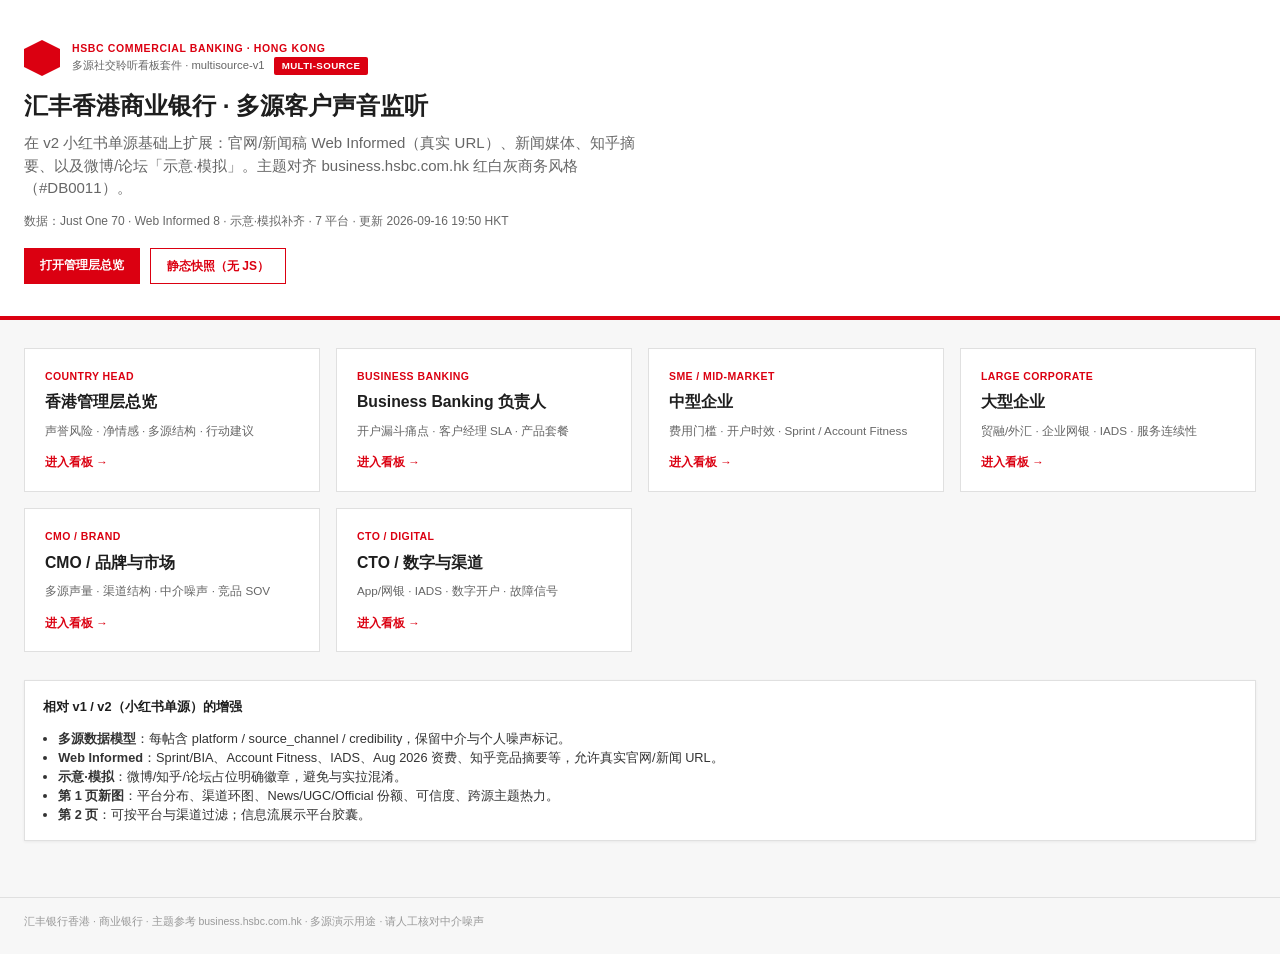
==== index.html @ 58c2b113 "Initial commit: multi-source HSBC HK commercial voice intelligence Xiaohongshu + Weibo/Zhihu/news/of" ====
<!DOCTYPE html>
<html lang="zh-CN">
<head>
<meta charset="UTF-8"/>
<meta name="viewport" content="width=device-width, initial-scale=1"/>
<title>汇丰香港商业银行 · 多源社交聆听看板套件</title>
<link rel="stylesheet" href="shared/theme.css"/>
</head>
<body>
<header class="hub-hero">
  <div class="hub-hero-inner">
    <div style="display:flex;align-items:center;gap:12px;margin-bottom:12px">
      <span class="brand-mark" style="width:36px;height:36px"></span>
      <div>
        <div style="font-size:0.7rem;font-weight:700;color:#DB0011;letter-spacing:0.06em">HSBC COMMERCIAL BANKING · HONG KONG</div>
        <div style="font-size:0.75rem;color:#666">多源社交聆听看板套件 · multisource-v1 <span class="ms-badge">MULTI-SOURCE</span></div>
      </div>
    </div>
    <h1>汇丰香港商业银行 · 多源客户声音监听</h1>
    <p>在 v2 小红书单源基础上扩展：官网/新闻稿 Web Informed（真实 URL）、新闻媒体、知乎摘要、以及微博/论坛「示意·模拟」。主题对齐 business.hsbc.com.hk 红白灰商务风格（#DB0011）。</p>
    <p style="margin-top:12px;font-size:0.8rem">数据：Just One 70 · Web Informed 8 · 示意·模拟补齐 · 7 平台 · 更新 2026-09-16 19:50 HKT</p>
    <div style="margin-top:18px;display:flex;gap:10px;flex-wrap:wrap">
      <a class="btn" href="head.html">打开管理层总览</a>
      <a class="btn btn-ghost" href="dashboard-static-overview.html">静态快照（无 JS）</a>
    </div>
  </div>
</header>

<section class="persona-cards">
  <a class="persona-card" href="head.html">
    <div class="pc-aud">COUNTRY HEAD</div>
    <h2>香港管理层总览</h2>
    <div class="pc-tag">声誉风险 · 净情感 · 多源结构 · 行动建议</div>
    <div class="pc-go">进入看板 →</div>
  </a>
  <a class="persona-card" href="business-banking.html">
    <div class="pc-aud">BUSINESS BANKING</div>
    <h2>Business Banking 负责人</h2>
    <div class="pc-tag">开户漏斗痛点 · 客户经理 SLA · 产品套餐</div>
    <div class="pc-go">进入看板 →</div>
  </a>
  <a class="persona-card" href="sme-mid.html">
    <div class="pc-aud">SME / MID-MARKET</div>
    <h2>中型企业</h2>
    <div class="pc-tag">费用门槛 · 开户时效 · Sprint / Account Fitness</div>
    <div class="pc-go">进入看板 →</div>
  </a>
  <a class="persona-card" href="large-corp.html">
    <div class="pc-aud">LARGE CORPORATE</div>
    <h2>大型企业</h2>
    <div class="pc-tag">贸融/外汇 · 企业网银 · IADS · 服务连续性</div>
    <div class="pc-go">进入看板 →</div>
  </a>
  <a class="persona-card" href="cmo.html">
    <div class="pc-aud">CMO / BRAND</div>
    <h2>CMO / 品牌与市场</h2>
    <div class="pc-tag">多源声量 · 渠道结构 · 中介噪声 · 竞品 SOV</div>
    <div class="pc-go">进入看板 →</div>
  </a>
  <a class="persona-card" href="cto.html">
    <div class="pc-aud">CTO / DIGITAL</div>
    <h2>CTO / 数字与渠道</h2>
    <div class="pc-tag">App/网银 · IADS · 数字开户 · 故障信号</div>
    <div class="pc-go">进入看板 →</div>
  </a>
</section>

<section class="wrap" style="padding-top:0">
  <div class="card">
    <h3>相对 v1 / v2（小红书单源）的增强</h3>
    <ul style="margin:0;padding-left:1.2em;font-size:0.85rem;color:#333">
      <li><strong>多源数据模型</strong>：每帖含 platform / source_channel / credibility，保留中介与个人噪声标记。</li>
      <li><strong>Web Informed</strong>：Sprint/BIA、Account Fitness、IADS、Aug 2026 资费、知乎竞品摘要等，允许真实官网/新闻 URL。</li>
      <li><strong>示意·模拟</strong>：微博/知乎/论坛占位明确徽章，避免与实拉混淆。</li>
      <li><strong>第 1 页新图</strong>：平台分布、渠道环图、News/UGC/Official 份额、可信度、跨源主题热力。</li>
      <li><strong>第 2 页</strong>：可按平台与渠道过滤；信息流展示平台胶囊。</li>
    </ul>
  </div>
</section>

<footer class="footer">
  汇丰银行香港 · 商业银行 · 主题参考 business.hsbc.com.hk · 多源演示用途 · 请人工核对中介噪声
</footer>
</body>
</html>
---- shared/theme.css ----
/* HSBC Commercial Banking — Social Listening Theme (business.hsbc.com.hk inspired) */
:root {
  --hsbc-red: #DB0011;
  --hsbc-red-dark: #b4000e;
  --hsbc-black: #1e1e1e;
  --hsbc-grey-33: #333333;
  --hsbc-grey-66: #666666;
  --hsbc-grey-99: #999999;
  --hsbc-grey-f3: #f3f3f3;
  --hsbc-grey-e8: #e8e8e8;
  --hsbc-white: #ffffff;
  --hsbc-bg: #f7f7f7;
  --hsbc-border: #e0e0e0;
  --hsbc-pos: #0a7a3e;
  --hsbc-neg: #DB0011;
  --hsbc-neu: #666666;
  --hsbc-warn: #b36b00;
  --radius: 2px;
  --shadow: 0 1px 3px rgba(0,0,0,.06);
  --font: "Univers", "Helvetica Neue", Arial, "PingFang SC", "Microsoft YaHei", "Noto Sans SC", sans-serif;
  --max: 1280px;
}

*, *::before, *::after { box-sizing: border-box; }
html { font-size: 15px; scroll-behavior: smooth; }
body {
  margin: 0;
  font-family: var(--font);
  color: var(--hsbc-black);
  background: var(--hsbc-bg);
  line-height: 1.5;
  -webkit-font-smoothing: antialiased;
}
a { color: var(--hsbc-red); text-decoration: none; }
a:hover { text-decoration: underline; }
img { max-width: 100%; }

/* Hexagon-inspired angular accent */
.hex-accent {
  display: inline-block;
  width: 10px; height: 10px;
  background: var(--hsbc-red);
  clip-path: polygon(50% 0%, 100% 25%, 100% 75%, 50% 100%, 0% 75%, 0% 25%);
  margin-right: 8px;
  vertical-align: middle;
}

/* Top bar */
.topbar {
  background: var(--hsbc-white);
  border-bottom: 1px solid var(--hsbc-border);
  position: sticky; top: 0; z-index: 100;
}
.topbar-inner {
  max-width: var(--max);
  margin: 0 auto;
  padding: 12px 24px;
  display: flex; align-items: center; gap: 16px; flex-wrap: wrap;
}
.brand {
  display: flex; align-items: center; gap: 10px;
  font-weight: 700; font-size: 1rem; color: var(--hsbc-black);
  text-decoration: none;
}
.brand:hover { text-decoration: none; }
.brand-mark {
  width: 28px; height: 28px;
  background: var(--hsbc-red);
  clip-path: polygon(50% 0%, 100% 25%, 100% 75%, 50% 100%, 0% 75%, 0% 25%);
  flex-shrink: 0;
}
.brand-text { letter-spacing: 0.02em; }
.brand-sub {
  font-size: 0.72rem; font-weight: 400; color: var(--hsbc-grey-66);
  display: block; margin-top: 1px;
}
.top-meta {
  margin-left: auto;
  font-size: 0.75rem; color: var(--hsbc-grey-66);
  text-align: right;
}
.persona-nav {
  display: flex; gap: 4px; flex-wrap: wrap;
  max-width: var(--max); margin: 0 auto; padding: 0 24px 10px;
}
.persona-nav a {
  font-size: 0.72rem;
  padding: 4px 10px;
  color: var(--hsbc-grey-66);
  border: 1px solid transparent;
  border-radius: var(--radius);
}
.persona-nav a:hover { color: var(--hsbc-black); background: var(--hsbc-grey-f3); text-decoration: none; }
.persona-nav a.active {
  color: var(--hsbc-white);
  background: var(--hsbc-red);
  border-color: var(--hsbc-red);
}

/* Page tabs */
.page-tabs {
  background: var(--hsbc-white);
  border-bottom: 3px solid var(--hsbc-grey-f3);
}
.page-tabs-inner {
  max-width: var(--max); margin: 0 auto; padding: 0 24px;
  display: flex; gap: 0;
}
.page-tab {
  appearance: none; border: none; background: transparent;
  font-family: var(--font); font-size: 0.88rem; font-weight: 600;
  padding: 14px 20px; cursor: pointer; color: var(--hsbc-grey-66);
  border-bottom: 3px solid transparent; margin-bottom: -3px;
}
.page-tab:hover { color: var(--hsbc-black); }
.page-tab.active {
  color: var(--hsbc-red);
  border-bottom-color: var(--hsbc-red);
}

/* Layout */
.wrap { max-width: var(--max); margin: 0 auto; padding: 24px; }
.page { display: none; }
.page.active { display: block; }

.hero-strip {
  background: var(--hsbc-white);
  border-left: 4px solid var(--hsbc-red);
  padding: 16px 20px;
  margin-bottom: 20px;
  box-shadow: var(--shadow);
}
.hero-strip .label {
  font-size: 0.7rem; text-transform: uppercase; letter-spacing: 0.06em;
  color: var(--hsbc-red); font-weight: 700; margin-bottom: 6px;
}
.hero-strip p { margin: 0; font-size: 0.95rem; color: var(--hsbc-grey-33); }

.section-title {
  font-size: 0.95rem; font-weight: 700; color: var(--hsbc-black);
  margin: 24px 0 12px; display: flex; align-items: center; gap: 8px;
}
.section-title .badge-demo {
  font-size: 0.65rem; font-weight: 600;
  background: #fff3cd; color: #856404;
  border: 1px solid #ffecb5;
  padding: 2px 8px; border-radius: 999px;
}

/* KPI strip */
.kpi-strip {
  display: grid;
  grid-template-columns: repeat(auto-fit, minmax(120px, 1fr));
  gap: 10px;
  margin-bottom: 20px;
}
.kpi {
  background: var(--hsbc-white);
  border: 1px solid var(--hsbc-border);
  padding: 14px 12px;
  box-shadow: var(--shadow);
  position: relative;
}
.kpi.highlight {
  border-color: var(--hsbc-red);
  border-top: 3px solid var(--hsbc-red);
}
.kpi .k-label { font-size: 0.68rem; color: var(--hsbc-grey-66); margin-bottom: 4px; }
.kpi .k-value { font-size: 1.45rem; font-weight: 700; color: var(--hsbc-black); line-height: 1.2; }
.kpi .k-hint { font-size: 0.65rem; color: var(--hsbc-grey-99); margin-top: 4px; }
.kpi.pos .k-value { color: var(--hsbc-pos); }
.kpi.neg .k-value { color: var(--hsbc-neg); }
.kpi.neu .k-value { color: var(--hsbc-neu); }

/* Grid cards */
.grid-2 { display: grid; grid-template-columns: 1fr 1fr; gap: 16px; }
.grid-3 { display: grid; grid-template-columns: 1fr 1fr 1fr; gap: 16px; }
.grid-23 { display: grid; grid-template-columns: 2fr 1fr; gap: 16px; }
.grid-32 { display: grid; grid-template-columns: 1fr 2fr; gap: 16px; }
@media (max-width: 900px) {
  .grid-2, .grid-3, .grid-23, .grid-32 { grid-template-columns: 1fr; }
}

.card {
  background: var(--hsbc-white);
  border: 1px solid var(--hsbc-border);
  padding: 16px 18px;
  box-shadow: var(--shadow);
}
.card h3 {
  margin: 0 0 12px; font-size: 0.85rem; font-weight: 700;
  color: var(--hsbc-black); display: flex; align-items: center; gap: 8px;
}
.card-muted { font-size: 0.75rem; color: var(--hsbc-grey-66); }

/* Charts */
.chart-box { position: relative; height: 220px; }
.chart-box.sm { height: 160px; }
.spark-wrap { height: 80px; margin-top: 8px; }

/* Word cloud */
.wordcloud {
  position: relative;
  min-height: 240px;
  height: 260px;
  background: linear-gradient(180deg, #fafafa 0%, #fff 100%);
  border: 1px dashed var(--hsbc-grey-e8);
  overflow: hidden;
}
.wordcloud span {
  position: absolute;
  white-space: nowrap;
  font-weight: 700;
  transform: translate(-50%, -50%);
  cursor: default;
  transition: color .15s;
  user-select: none;
}
.wordcloud span:hover { color: var(--hsbc-red) !important; }

/* Bars */
.bar-list { display: flex; flex-direction: column; gap: 8px; }
.bar-row { display: grid; grid-template-columns: 90px 1fr 36px; gap: 8px; align-items: center; font-size: 0.78rem; }
.bar-row .name { color: var(--hsbc-grey-33); overflow: hidden; text-overflow: ellipsis; white-space: nowrap; }
.bar-track { height: 10px; background: var(--hsbc-grey-f3); border-radius: 1px; overflow: hidden; }
.bar-fill { height: 100%; background: var(--hsbc-grey-33); }
.bar-fill.neg, .bar-fill.negative { background: var(--hsbc-red); }
.bar-fill.pos, .bar-fill.positive { background: var(--hsbc-pos); }
.bar-fill.mixed { background: #888; }
.bar-fill.neutral { background: #aaa; }
.bar-row .cnt { text-align: right; color: var(--hsbc-grey-66); font-variant-numeric: tabular-nums; }

/* Competitor table */
.comp-table { width: 100%; border-collapse: collapse; font-size: 0.78rem; }
.comp-table th, .comp-table td {
  padding: 8px 6px; text-align: left;
  border-bottom: 1px solid var(--hsbc-grey-e8);
}
.comp-table th { color: var(--hsbc-grey-66); font-weight: 600; font-size: 0.7rem; }
.comp-table tr.hsbc td { font-weight: 700; background: #fff5f5; }
.lean-pill {
  display: inline-block; padding: 1px 8px; border-radius: 999px; font-size: 0.68rem;
  background: var(--hsbc-grey-f3); color: var(--hsbc-grey-33);
}
.lean-pill.positive { background: #e6f5ec; color: var(--hsbc-pos); }
.lean-pill.negative { background: #fde8ea; color: var(--hsbc-neg); }
.lean-pill.mixed { background: #f3f3f3; color: #555; }

/* Issue cards */
.issue-grid { display: grid; grid-template-columns: 1fr 1fr; gap: 12px; }
@media (max-width: 700px) { .issue-grid { grid-template-columns: 1fr; } }
.issue {
  border: 1px solid var(--hsbc-border);
  padding: 12px 14px;
  background: #fafafa;
}
.issue.risk { border-left: 3px solid var(--hsbc-red); }
.issue.opp { border-left: 3px solid var(--hsbc-pos); }
.issue .itag {
  font-size: 0.65rem; font-weight: 700; letter-spacing: 0.04em;
  margin-bottom: 4px;
}
.issue.risk .itag { color: var(--hsbc-red); }
.issue.opp .itag { color: var(--hsbc-pos); }
.issue .ititle { font-weight: 700; font-size: 0.85rem; margin-bottom: 4px; }
.issue .idetail { font-size: 0.75rem; color: var(--hsbc-grey-66); }
.sev {
  float: right; font-size: 0.65rem; padding: 1px 6px;
  background: var(--hsbc-grey-f3); color: var(--hsbc-grey-66);
}

/* Focus callouts */
.focus-row { display: grid; grid-template-columns: repeat(3, 1fr); gap: 10px; }
@media (max-width: 700px) { .focus-row { grid-template-columns: 1fr; } }
.focus-card {
  background: var(--hsbc-white);
  border: 1px solid var(--hsbc-border);
  border-top: 3px solid var(--hsbc-red);
  padding: 12px 14px;
}
.focus-card .flabel {
  font-size: 0.65rem; font-weight: 700; color: var(--hsbc-red);
  letter-spacing: 0.05em; margin-bottom: 4px;
}
.focus-card .ftext { font-size: 0.82rem; color: var(--hsbc-grey-33); }

/* Insights */
.insight-list { margin: 0; padding: 0; list-style: none; }
.insight-list li {
  padding: 10px 0 10px 16px;
  border-bottom: 1px solid var(--hsbc-grey-e8);
  font-size: 0.85rem;
  position: relative;
}
.insight-list li::before {
  content: "";
  position: absolute; left: 0; top: 16px;
  width: 6px; height: 6px; background: var(--hsbc-red);
  clip-path: polygon(50% 0%, 100% 25%, 100% 75%, 50% 100%, 0% 75%, 0% 25%);
}

/* Segment / voice mix */
.mix-bars { display: flex; height: 28px; overflow: hidden; border: 1px solid var(--hsbc-border); }
.mix-seg { display: flex; align-items: center; justify-content: center;
  font-size: 0.65rem; color: #fff; font-weight: 600; min-width: 2px; }
.mix-legend { display: flex; flex-wrap: wrap; gap: 12px; margin-top: 10px; font-size: 0.72rem; color: var(--hsbc-grey-66); }
.mix-legend i {
  display: inline-block; width: 10px; height: 10px; margin-right: 4px; vertical-align: middle;
}

/* Filters & table (page 2) */
.filters {
  display: flex; flex-wrap: wrap; gap: 10px 16px; align-items: center;
  background: var(--hsbc-white); border: 1px solid var(--hsbc-border);
  padding: 12px 16px; margin-bottom: 16px;
}
.filters label {
  font-size: 0.78rem; color: var(--hsbc-grey-33);
  display: inline-flex; align-items: center; gap: 6px; cursor: pointer;
}
.filters select, .filters input[type="search"] {
  font-family: var(--font); font-size: 0.78rem;
  padding: 6px 8px; border: 1px solid var(--hsbc-border); background: #fff;
}
.filters .filter-count { margin-left: auto; font-size: 0.75rem; color: var(--hsbc-grey-66); }

.post-table { width: 100%; border-collapse: collapse; font-size: 0.78rem; background: #fff; }
.post-table th, .post-table td {
  padding: 10px 8px; text-align: left; vertical-align: top;
  border-bottom: 1px solid var(--hsbc-grey-e8);
}
.post-table th {
  background: var(--hsbc-grey-f3); color: var(--hsbc-grey-66);
  font-weight: 600; font-size: 0.7rem; position: sticky; top: 52px;
}
.post-table .title { font-weight: 600; color: var(--hsbc-black); }
.post-table .summary { color: var(--hsbc-grey-66); font-size: 0.72rem; margin-top: 2px;
  display: -webkit-box; -webkit-line-clamp: 2; -webkit-box-orient: vertical; overflow: hidden; }
.pill {
  display: inline-block; padding: 1px 7px; border-radius: 999px;
  font-size: 0.65rem; background: var(--hsbc-grey-f3); color: var(--hsbc-grey-33);
  white-space: nowrap;
}
.pill.正面, .pill.pos { background: #e6f5ec; color: var(--hsbc-pos); }
.pill.负面, .pill.neg { background: #fde8ea; color: var(--hsbc-neg); }
.pill.中性, .pill.neu { background: #f0f0f0; color: #555; }
.pill.demo { background: #fff3cd; color: #856404; }
.pill.src { background: #eef2ff; color: #3730a3; }

.topic-chips { display: flex; flex-wrap: wrap; gap: 8px; }
.topic-chip {
  border: 1px solid var(--hsbc-border); background: #fff;
  padding: 6px 12px; font-size: 0.78rem; cursor: pointer;
  font-family: var(--font);
}
.topic-chip:hover, .topic-chip.active {
  border-color: var(--hsbc-red); color: var(--hsbc-red);
}

.method-block {
  background: #fff; border: 1px solid var(--hsbc-border); padding: 20px;
  font-size: 0.85rem; color: var(--hsbc-grey-33);
}
.method-block h3 { margin-top: 0; }
.method-block ul { padding-left: 1.2em; }
.method-block li { margin-bottom: 6px; }

.footer {
  max-width: var(--max); margin: 32px auto 24px; padding: 0 24px;
  font-size: 0.7rem; color: var(--hsbc-grey-99);
  border-top: 1px solid var(--hsbc-border); padding-top: 16px;
}

/* Hub index */
.hub-hero {
  background: var(--hsbc-white);
  border-bottom: 4px solid var(--hsbc-red);
  padding: 40px 24px 32px;
}
.hub-hero-inner { max-width: var(--max); margin: 0 auto; }
.hub-hero h1 { margin: 0 0 8px; font-size: 1.6rem; font-weight: 700; }
.hub-hero p { margin: 0; color: var(--hsbc-grey-66); max-width: 640px; }
.persona-cards {
  display: grid; grid-template-columns: repeat(auto-fit, minmax(280px, 1fr));
  gap: 16px; max-width: var(--max); margin: 28px auto; padding: 0 24px;
}
.persona-card {
  background: #fff; border: 1px solid var(--hsbc-border);
  padding: 20px; text-decoration: none; color: inherit;
  transition: border-color .15s, box-shadow .15s;
  display: block;
}
.persona-card:hover {
  border-color: var(--hsbc-red); box-shadow: 0 4px 12px rgba(219,0,17,.08);
  text-decoration: none;
}
.persona-card .pc-aud { font-size: 0.7rem; color: var(--hsbc-red); font-weight: 700; letter-spacing: 0.04em; }
.persona-card h2 { margin: 6px 0 8px; font-size: 1.05rem; }
.persona-card .pc-tag { font-size: 0.78rem; color: var(--hsbc-grey-66); }
.persona-card .pc-go {
  margin-top: 14px; font-size: 0.78rem; font-weight: 700; color: var(--hsbc-red);
}

.btn {
  display: inline-block; background: var(--hsbc-red); color: #fff;
  padding: 8px 16px; font-size: 0.8rem; font-weight: 600;
  border: none; cursor: pointer; font-family: var(--font);
  text-decoration: none;
}
.btn:hover { background: var(--hsbc-red-dark); text-decoration: none; color: #fff; }
.btn-ghost {
  background: transparent; color: var(--hsbc-red);
  border: 1px solid var(--hsbc-red);
}

.donut-legend { display: flex; gap: 14px; flex-wrap: wrap; margin-top: 10px; font-size: 0.72rem; }
.donut-legend span::before {
  content: ""; display: inline-block; width: 8px; height: 8px; margin-right: 5px; vertical-align: middle;
}
.donut-legend .l-pos::before { background: var(--hsbc-pos); }
.donut-legend .l-neg::before { background: var(--hsbc-neg); }
.donut-legend .l-neu::before { background: #bbb; }

.hidden { display: none !important; }


/* Multi-source platform / channel pills */
.pill.platform { font-weight: 600; border: 1px solid transparent; }
.pill.plat-xhs { background: #ffe5e7; color: #DB0011; }
.pill.plat-weibo { background: #fff0e0; color: #c45a00; }
.pill.plat-zhihu { background: #e5f2ff; color: #0066cc; }
.pill.plat-news { background: #eee; color: #333; }
.pill.plat-official { background: #e5f5ec; color: #0a7a3e; }
.pill.plat-forum { background: #efeaf8; color: #5a3d9a; }
.pill.plat-web { background: #f0f0f0; color: #666; }
.pill.channel { background: #f3f3f3; color: #444; }
.pill.src.web { background: #e5f5ec; color: #0a7a3e; }
.pill.cred-high { background: #e5f5ec; color: #0a7a3e; }
.pill.cred-medium { background: #fff4e0; color: #b36b00; }
.pill.cred-low { background: #f0f0f0; color: #666; }

/* Heatmap */
.heat-wrap { overflow-x: auto; }
.heat-table { width: 100%; border-collapse: collapse; font-size: 0.75rem; }
.heat-table th, .heat-table td { border: 1px solid #e8e8e8; padding: 6px 8px; text-align: center; }
.heat-table th { background: #f7f7f7; font-weight: 600; color: #333; white-space: nowrap; }
.heat-label { text-align: left !important; font-weight: 600; white-space: nowrap; background: #fafafa; }
.heat-cell { min-width: 36px; font-variant-numeric: tabular-nums; }

.ms-badge {
  display: inline-block; font-size: 0.65rem; font-weight: 700;
  background: #DB0011; color: #fff; padding: 2px 8px; border-radius: 2px;
  letter-spacing: 0.04em; vertical-align: middle; margin-left: 6px;
}
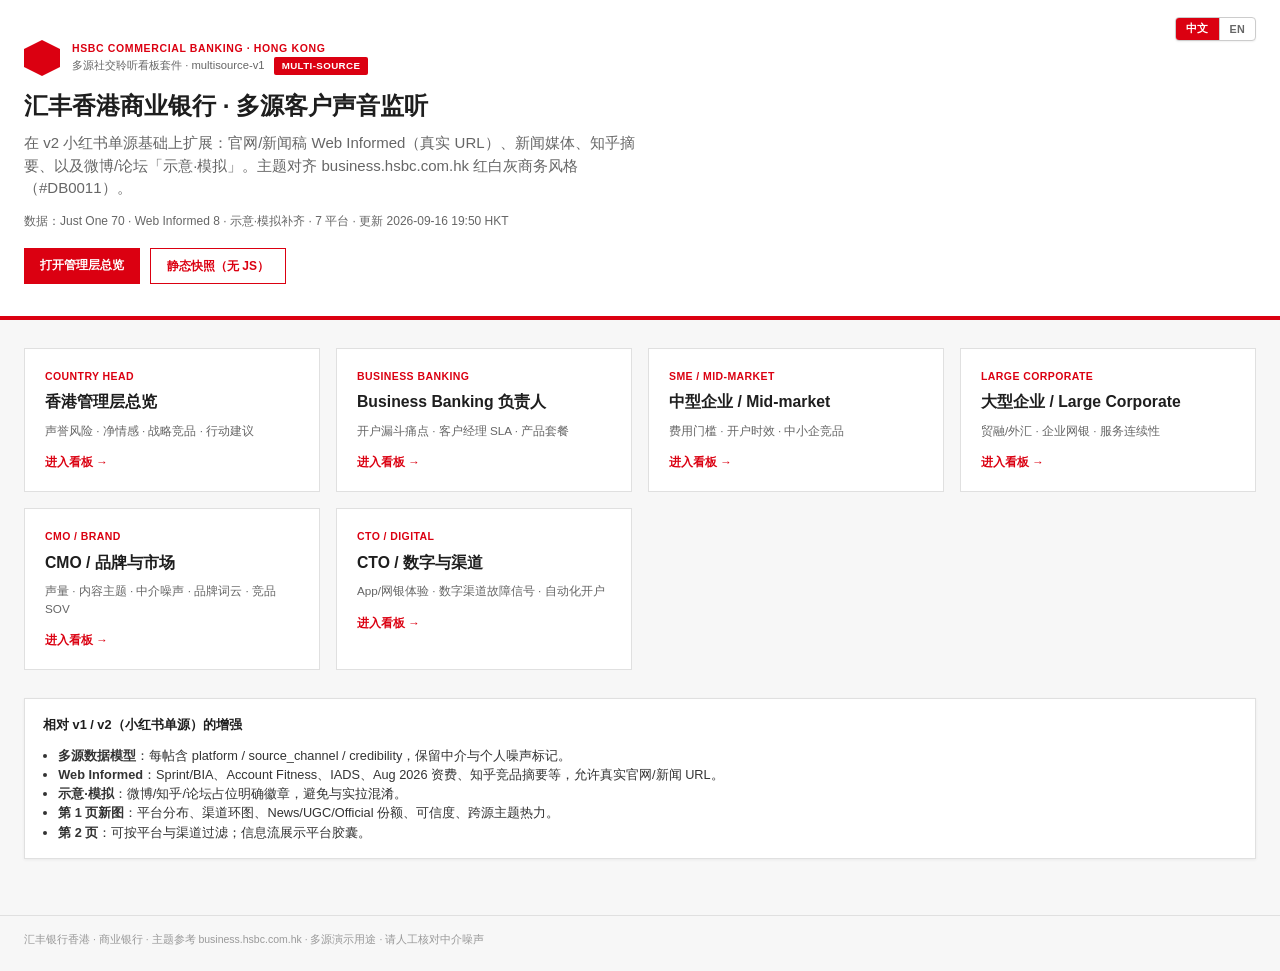
==== commit d1565f90: "Add EN/中文 language toggle across multi-source suite Persist choice in localStorage (hsbc-sl-lang); d" ====
--- a/index.html
+++ b/index.html
@@ -7,21 +7,22 @@
 <link rel="stylesheet" href="shared/theme.css"/>
 </head>
 <body>
-<header class="hub-hero">
+<header class="hub-hero" style="position:relative">
+<div style="position:absolute;top:16px;right:24px;z-index:2" id="langToggleHost"></div>
   <div class="hub-hero-inner">
     <div style="display:flex;align-items:center;gap:12px;margin-bottom:12px">
       <span class="brand-mark" style="width:36px;height:36px"></span>
       <div>
         <div style="font-size:0.7rem;font-weight:700;color:#DB0011;letter-spacing:0.06em">HSBC COMMERCIAL BANKING · HONG KONG</div>
-        <div style="font-size:0.75rem;color:#666">多源社交聆听看板套件 · multisource-v1 <span class="ms-badge">MULTI-SOURCE</span></div>
+        <div style="font-size:0.75rem;color:#666"><span data-i18n="hub.sub_ms">多源社交聆听看板套件 · multisource-v1</span> <span class="ms-badge">MULTI-SOURCE</span></div>
       </div>
     </div>
-    <h1>汇丰香港商业银行 · 多源客户声音监听</h1>
-    <p>在 v2 小红书单源基础上扩展：官网/新闻稿 Web Informed（真实 URL）、新闻媒体、知乎摘要、以及微博/论坛「示意·模拟」。主题对齐 business.hsbc.com.hk 红白灰商务风格（#DB0011）。</p>
-    <p style="margin-top:12px;font-size:0.8rem">数据：Just One 70 · Web Informed 8 · 示意·模拟补齐 · 7 平台 · 更新 2026-09-16 19:50 HKT</p>
+    <h1 data-i18n="hub.h1_ms">汇丰香港商业银行 · 多源客户声音监听</h1>
+    <p data-i18n="hub.p_ms">在 v2 小红书单源基础上扩展：官网/新闻稿 Web Informed（真实 URL）、新闻媒体、知乎摘要、以及微博/论坛「示意·模拟」。主题对齐 business.hsbc.com.hk 红白灰商务风格（#DB0011）。</p>
+    <p style="margin-top:12px;font-size:0.8rem" data-i18n="hub.meta_ms">数据：Just One 70 · Web Informed 8 · 示意·模拟补齐 · 7 平台 · 更新 2026-09-16 19:50 HKT</p>
     <div style="margin-top:18px;display:flex;gap:10px;flex-wrap:wrap">
-      <a class="btn" href="head.html">打开管理层总览</a>
-      <a class="btn btn-ghost" href="dashboard-static-overview.html">静态快照（无 JS）</a>
+      <a class="btn" href="head.html" data-i18n="hub.open">打开管理层总览</a>
+      <a class="btn btn-ghost" href="dashboard-static-overview.html" data-i18n="hub.static">静态快照（无 JS）</a>
     </div>
   </div>
 </header>
@@ -31,43 +32,43 @@
     <div class="pc-aud">COUNTRY HEAD</div>
     <h2>香港管理层总览</h2>
     <div class="pc-tag">声誉风险 · 净情感 · 多源结构 · 行动建议</div>
-    <div class="pc-go">进入看板 →</div>
+    <div class="pc-go"><span data-i18n="hub.go">进入看板 →</span></div>
   </a>
   <a class="persona-card" href="business-banking.html">
     <div class="pc-aud">BUSINESS BANKING</div>
     <h2>Business Banking 负责人</h2>
     <div class="pc-tag">开户漏斗痛点 · 客户经理 SLA · 产品套餐</div>
-    <div class="pc-go">进入看板 →</div>
+    <div class="pc-go"><span data-i18n="hub.go">进入看板 →</span></div>
   </a>
   <a class="persona-card" href="sme-mid.html">
     <div class="pc-aud">SME / MID-MARKET</div>
     <h2>中型企业</h2>
     <div class="pc-tag">费用门槛 · 开户时效 · Sprint / Account Fitness</div>
-    <div class="pc-go">进入看板 →</div>
+    <div class="pc-go"><span data-i18n="hub.go">进入看板 →</span></div>
   </a>
   <a class="persona-card" href="large-corp.html">
     <div class="pc-aud">LARGE CORPORATE</div>
     <h2>大型企业</h2>
     <div class="pc-tag">贸融/外汇 · 企业网银 · IADS · 服务连续性</div>
-    <div class="pc-go">进入看板 →</div>
+    <div class="pc-go"><span data-i18n="hub.go">进入看板 →</span></div>
   </a>
   <a class="persona-card" href="cmo.html">
     <div class="pc-aud">CMO / BRAND</div>
     <h2>CMO / 品牌与市场</h2>
     <div class="pc-tag">多源声量 · 渠道结构 · 中介噪声 · 竞品 SOV</div>
-    <div class="pc-go">进入看板 →</div>
+    <div class="pc-go"><span data-i18n="hub.go">进入看板 →</span></div>
   </a>
   <a class="persona-card" href="cto.html">
     <div class="pc-aud">CTO / DIGITAL</div>
     <h2>CTO / 数字与渠道</h2>
     <div class="pc-tag">App/网银 · IADS · 数字开户 · 故障信号</div>
-    <div class="pc-go">进入看板 →</div>
+    <div class="pc-go"><span data-i18n="hub.go">进入看板 →</span></div>
   </a>
 </section>
 
 <section class="wrap" style="padding-top:0">
   <div class="card">
-    <h3>相对 v1 / v2（小红书单源）的增强</h3>
+    <h3 data-i18n="hub.about_ms_h">相对 v1 / v2（小红书单源）的增强</h3>
     <ul style="margin:0;padding-left:1.2em;font-size:0.85rem;color:#333">
       <li><strong>多源数据模型</strong>：每帖含 platform / source_channel / credibility，保留中介与个人噪声标记。</li>
       <li><strong>Web Informed</strong>：Sprint/BIA、Account Fitness、IADS、Aug 2026 资费、知乎竞品摘要等，允许真实官网/新闻 URL。</li>
@@ -78,8 +79,24 @@
   </div>
 </section>
 
-<footer class="footer">
-  汇丰银行香港 · 商业银行 · 主题参考 business.hsbc.com.hk · 多源演示用途 · 请人工核对中介噪声
-</footer>
+<footer class="footer" data-i18n="hub.footer_ms">汇丰银行香港 · 商业银行 · 主题参考 business.hsbc.com.hk · 多源演示用途 · 请人工核对中介噪声</footer>
+<script src="shared/data.js"></script>
+<script src="shared/i18n.js"></script>
+<script>
+(function(){
+  var I=window.HSBC_I18N; if(!I) return;
+  function paintHub(){
+    var personas= (window.HSBC_SL_DATA&&HSBC_SL_DATA.personas)||{};
+    document.querySelectorAll('.persona-card[href]').forEach(function(a){
+      var href=a.getAttribute('href')||'';
+      var id=href.replace('.html','');
+      var p=I.persona(id, personas[id]||{});
+      var h2=a.querySelector('h2'); if(h2&&p.title) h2.textContent=p.title;
+      var tag=a.querySelector('.pc-tag'); if(tag&&p.tagline) tag.textContent=p.tagline;
+    });
+  }
+  I.onChange(paintHub); paintHub();
+})();
+</script>
 </body>
 </html>
--- a/shared/theme.css
+++ b/shared/theme.css
@@ -452,3 +452,20 @@
   background: #DB0011; color: #fff; padding: 2px 8px; border-radius: 2px;
   letter-spacing: 0.04em; vertical-align: middle; margin-left: 6px;
 }
+
+/* Language toggle */
+.lang-toggle-host { margin-left: 12px; }
+.lang-toggle {
+  display: inline-flex; border: 1px solid var(--hsbc-grey-cc, #ccc); border-radius: 4px; overflow: hidden;
+  background: #fff;
+}
+.lang-toggle button {
+  appearance: none; border: 0; background: transparent; cursor: pointer;
+  padding: 4px 10px; font-size: 0.72rem; font-weight: 700; font-family: inherit;
+  color: var(--hsbc-grey-66, #666); letter-spacing: 0.02em;
+}
+.lang-toggle button + button { border-left: 1px solid var(--hsbc-grey-cc, #ccc); }
+.lang-toggle button.active { background: var(--hsbc-red, #DB0011); color: #fff; }
+.hub-hero .lang-toggle { box-shadow: 0 1px 2px rgba(0,0,0,.06); }
+html[data-lang="en"] .badge-demo { letter-spacing: 0; }
+
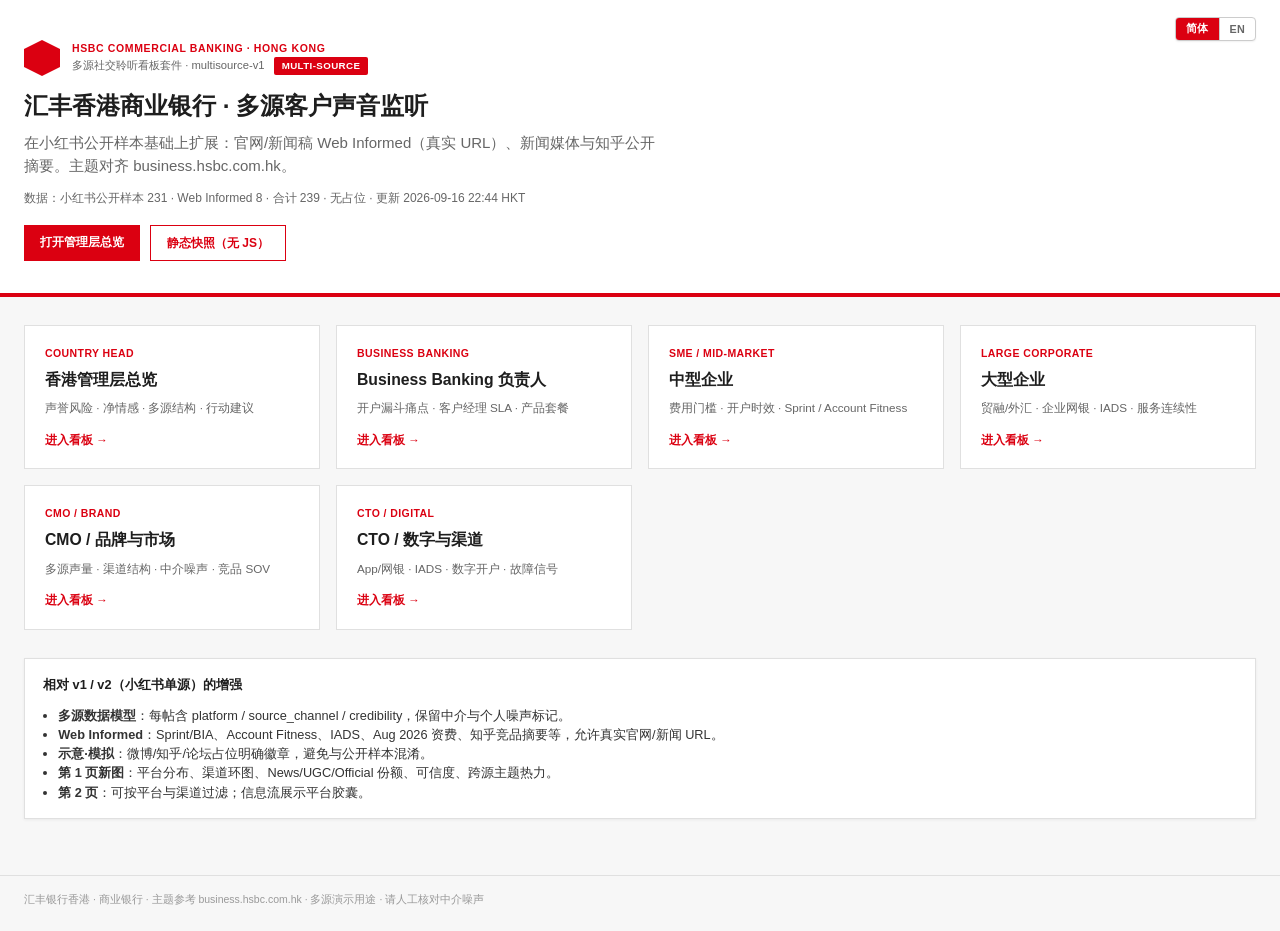
==== commit 366c7382: "Refresh multi-source with live XHS + Web Informed only; EN/简体; no placeholders or vendor branding" ====
--- a/index.html
+++ b/index.html
@@ -19,7 +19,7 @@
     </div>
     <h1 data-i18n="hub.h1_ms">汇丰香港商业银行 · 多源客户声音监听</h1>
     <p data-i18n="hub.p_ms">在 v2 小红书单源基础上扩展：官网/新闻稿 Web Informed（真实 URL）、新闻媒体、知乎摘要、以及微博/论坛「示意·模拟」。主题对齐 business.hsbc.com.hk 红白灰商务风格（#DB0011）。</p>
-    <p style="margin-top:12px;font-size:0.8rem" data-i18n="hub.meta_ms">数据：Just One 70 · Web Informed 8 · 示意·模拟补齐 · 7 平台 · 更新 2026-09-16 19:50 HKT</p>
+    <p style="margin-top:12px;font-size:0.8rem" data-i18n="hub.meta_ms">数据：小红书样本 70 · Web Informed 8 · 示意·模拟补齐 · 7 平台 · 更新 2026-09-16 19:50 HKT</p>
     <div style="margin-top:18px;display:flex;gap:10px;flex-wrap:wrap">
       <a class="btn" href="head.html" data-i18n="hub.open">打开管理层总览</a>
       <a class="btn btn-ghost" href="dashboard-static-overview.html" data-i18n="hub.static">静态快照（无 JS）</a>
@@ -72,7 +72,7 @@
     <ul style="margin:0;padding-left:1.2em;font-size:0.85rem;color:#333">
       <li><strong>多源数据模型</strong>：每帖含 platform / source_channel / credibility，保留中介与个人噪声标记。</li>
       <li><strong>Web Informed</strong>：Sprint/BIA、Account Fitness、IADS、Aug 2026 资费、知乎竞品摘要等，允许真实官网/新闻 URL。</li>
-      <li><strong>示意·模拟</strong>：微博/知乎/论坛占位明确徽章，避免与实拉混淆。</li>
+      <li><strong>示意·模拟</strong>：微博/知乎/论坛占位明确徽章，避免与公开样本混淆。</li>
       <li><strong>第 1 页新图</strong>：平台分布、渠道环图、News/UGC/Official 份额、可信度、跨源主题热力。</li>
       <li><strong>第 2 页</strong>：可按平台与渠道过滤；信息流展示平台胶囊。</li>
     </ul>
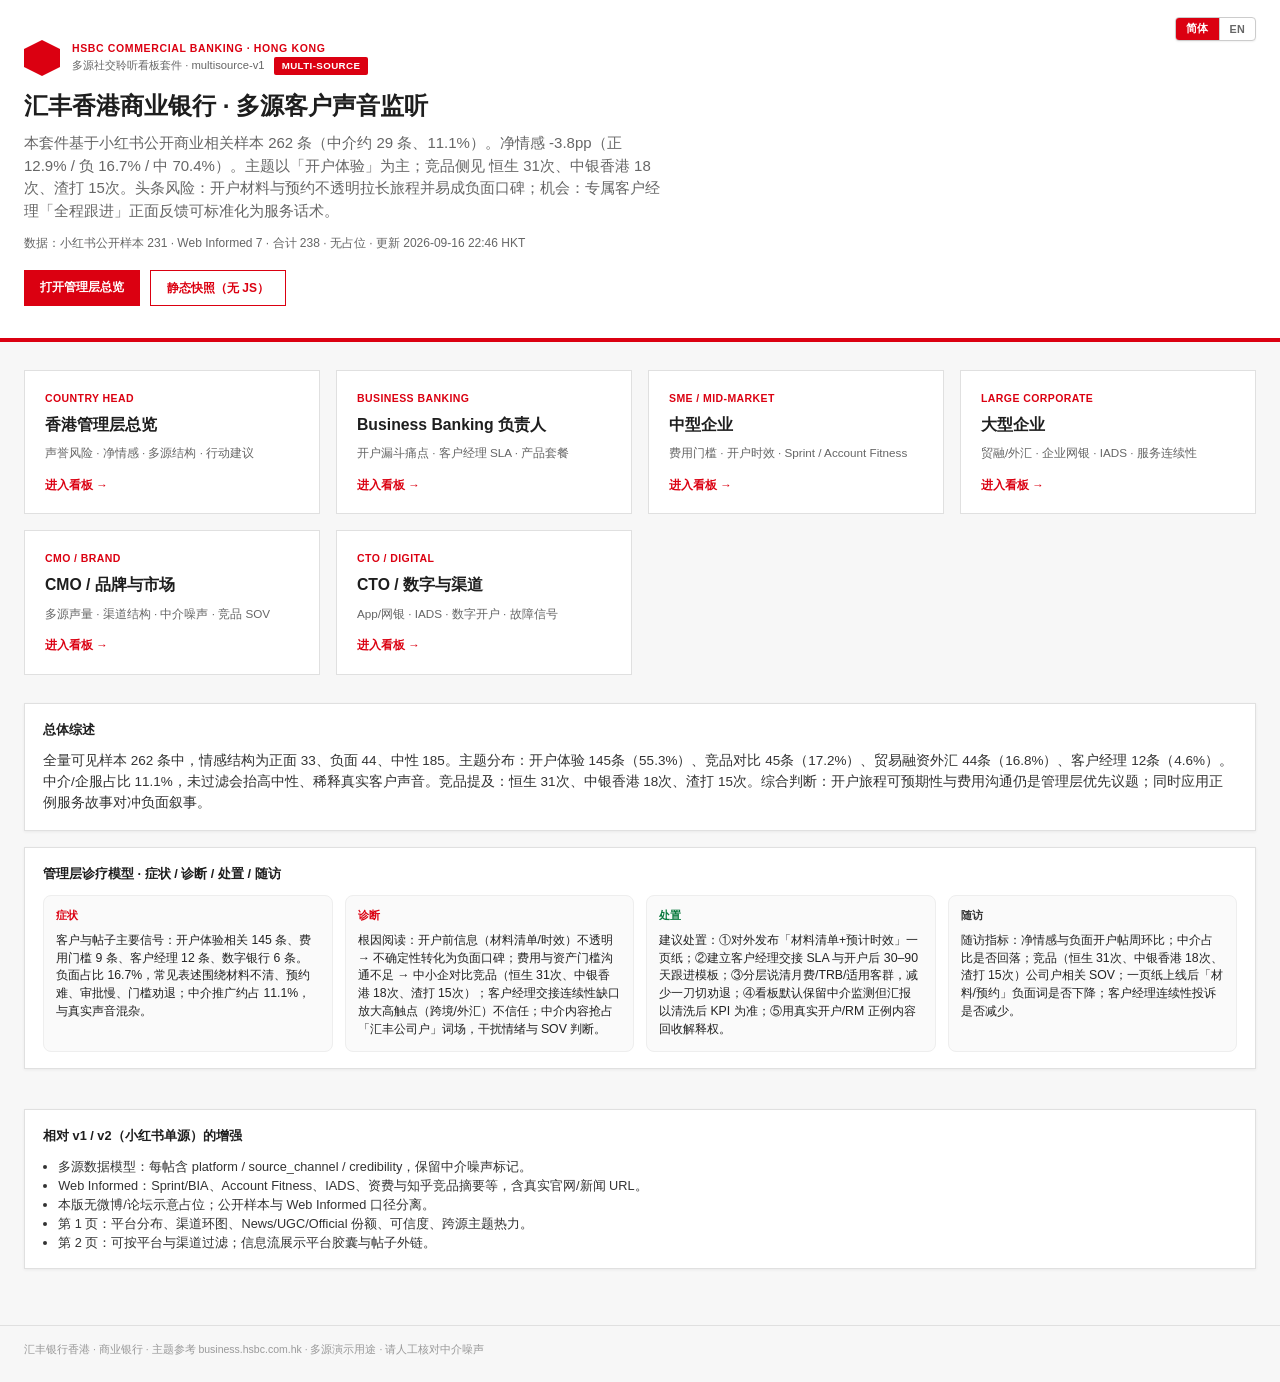
==== commit fb0c05d1: "Refresh multi-source suite from live XHS pull; hub clinical model; EN cleanup - Shared live sample (" ====
--- a/index.html
+++ b/index.html
@@ -3,7 +3,7 @@
 <head>
 <meta charset="UTF-8"/>
 <meta name="viewport" content="width=device-width, initial-scale=1"/>
-<title>汇丰香港商业银行 · 多源社交聆听看板套件</title>
+<title data-i18n="hub.title_ms">汇丰香港商业银行 · 多源社交聆听看板套件</title>
 <link rel="stylesheet" href="shared/theme.css"/>
 </head>
 <body>
@@ -19,7 +19,7 @@
     </div>
     <h1 data-i18n="hub.h1_ms">汇丰香港商业银行 · 多源客户声音监听</h1>
     <p data-i18n="hub.p_ms">在 v2 小红书单源基础上扩展：官网/新闻稿 Web Informed（真实 URL）、新闻媒体、知乎摘要、以及微博/论坛「示意·模拟」。主题对齐 business.hsbc.com.hk 红白灰商务风格（#DB0011）。</p>
-    <p style="margin-top:12px;font-size:0.8rem" data-i18n="hub.meta_ms">数据：小红书样本 70 · Web Informed 8 · 示意·模拟补齐 · 7 平台 · 更新 2026-09-16 19:50 HKT</p>
+    <p style="margin-top:12px;font-size:0.8rem" data-i18n="hub.meta_ms">数据：小红书公开内容样本 + Web Informed · 已剔除个人户与占位 · 更新见页脚</p>
     <div style="margin-top:18px;display:flex;gap:10px;flex-wrap:wrap">
       <a class="btn" href="head.html" data-i18n="hub.open">打开管理层总览</a>
       <a class="btn btn-ghost" href="dashboard-static-overview.html" data-i18n="hub.static">静态快照（无 JS）</a>
@@ -66,15 +66,43 @@
   </a>
 </section>
 
+
+<section class="wrap" style="padding-top:0" id="hubAnalysis">
+  <div class="card" style="margin-bottom:16px">
+    <h3 data-i18n="hub.overview_h">总体综述</h3>
+    <p id="hubOverview" class="hub-overview" style="font-size:0.9rem;line-height:1.55;color:#333;margin:0"></p>
+  </div>
+  <div class="card" style="margin-bottom:16px">
+    <h3 data-i18n="hub.clinical_h">管理层诊疗模型 · 症状 / 诊断 / 处置 / 随访</h3>
+    <div class="clinical-grid" style="display:grid;grid-template-columns:repeat(auto-fit,minmax(200px,1fr));gap:12px;margin-top:10px">
+      <div class="clinical-card" style="border:1px solid #eee;border-radius:8px;padding:12px;background:#fafafa">
+        <div class="flabel" style="font-size:0.7rem;font-weight:700;color:#DB0011;letter-spacing:0.04em" data-i18n="hub.symptom_h">症状</div>
+        <p id="hubSymptom" style="font-size:0.82rem;line-height:1.45;margin:8px 0 0;color:#222"></p>
+      </div>
+      <div class="clinical-card" style="border:1px solid #eee;border-radius:8px;padding:12px;background:#fafafa">
+        <div class="flabel" style="font-size:0.7rem;font-weight:700;color:#DB0011;letter-spacing:0.04em" data-i18n="hub.diagnosis_h">诊断</div>
+        <p id="hubDiagnosis" style="font-size:0.82rem;line-height:1.45;margin:8px 0 0;color:#222"></p>
+      </div>
+      <div class="clinical-card" style="border:1px solid #eee;border-radius:8px;padding:12px;background:#fafafa">
+        <div class="flabel" style="font-size:0.7rem;font-weight:700;color:#0a7a3e;letter-spacing:0.04em" data-i18n="hub.treatment_h">处置</div>
+        <p id="hubTreatment" style="font-size:0.82rem;line-height:1.45;margin:8px 0 0;color:#222"></p>
+      </div>
+      <div class="clinical-card" style="border:1px solid #eee;border-radius:8px;padding:12px;background:#fafafa">
+        <div class="flabel" style="font-size:0.7rem;font-weight:700;color:#333;letter-spacing:0.04em" data-i18n="hub.followup_h">随访</div>
+        <p id="hubFollowup" style="font-size:0.82rem;line-height:1.45;margin:8px 0 0;color:#222"></p>
+      </div>
+    </div>
+  </div>
+</section>
 <section class="wrap" style="padding-top:0">
   <div class="card">
     <h3 data-i18n="hub.about_ms_h">相对 v1 / v2（小红书单源）的增强</h3>
     <ul style="margin:0;padding-left:1.2em;font-size:0.85rem;color:#333">
-      <li><strong>多源数据模型</strong>：每帖含 platform / source_channel / credibility，保留中介与个人噪声标记。</li>
-      <li><strong>Web Informed</strong>：Sprint/BIA、Account Fitness、IADS、Aug 2026 资费、知乎竞品摘要等，允许真实官网/新闻 URL。</li>
-      <li><strong>示意·模拟</strong>：微博/知乎/论坛占位明确徽章，避免与公开样本混淆。</li>
-      <li><strong>第 1 页新图</strong>：平台分布、渠道环图、News/UGC/Official 份额、可信度、跨源主题热力。</li>
-      <li><strong>第 2 页</strong>：可按平台与渠道过滤；信息流展示平台胶囊。</li>
+      <li data-i18n="hub.about_ms1">多源数据模型：每帖含 platform / source_channel / credibility，保留中介噪声标记。</li>
+      <li data-i18n="hub.about_ms2">Web Informed：Sprint/BIA、Account Fitness、IADS、资费与知乎竞品摘要等，含真实官网/新闻 URL。</li>
+      <li data-i18n="hub.about_ms3">本版无微博/论坛示意占位；公开样本与 Web Informed 口径分离。</li>
+      <li data-i18n="hub.about_ms4">第 1 页：平台分布、渠道环图、News/UGC/Official 份额、可信度、跨源主题热力。</li>
+      <li data-i18n="hub.about_ms5">第 2 页：可按平台与渠道过滤；信息流展示平台胶囊与帖子外链。</li>
     </ul>
   </div>
 </section>
@@ -86,6 +114,7 @@
 (function(){
   var I=window.HSBC_I18N; if(!I) return;
   function paintHub(){
+    I.applyDom(document);
     var personas= (window.HSBC_SL_DATA&&HSBC_SL_DATA.personas)||{};
     document.querySelectorAll('.persona-card[href]').forEach(function(a){
       var href=a.getAttribute('href')||'';
@@ -94,6 +123,27 @@
       var h2=a.querySelector('h2'); if(h2&&p.title) h2.textContent=p.title;
       var tag=a.querySelector('.pc-tag'); if(tag&&p.tagline) tag.textContent=p.tagline;
     });
+
+    // Data-driven hub analysis (exec / overview / clinical)
+    var ha = (window.HSBC_SL_DATA && HSBC_SL_DATA.hub_analysis) || {};
+    var en = I.isEn();
+    function set(id, zhKey, enKey) {
+      var el = document.getElementById(id);
+      if (!el) return;
+      var v = en ? (ha[enKey] || ha[zhKey] || '') : (ha[zhKey] || '');
+      el.textContent = v || '';
+    }
+    // hub.p intro = exec summary
+    var intro = document.querySelector('[data-i18n="hub.p"],[data-i18n="hub.p_ms"]');
+    if (intro) {
+      var ex = en ? (ha.exec_summary_en || '') : (ha.exec_summary_zh || '');
+      if (ex) intro.textContent = ex;
+    }
+    set('hubOverview', 'overview_zh', 'overview_en');
+    set('hubSymptom', 'symptom_zh', 'symptom_en');
+    set('hubDiagnosis', 'diagnosis_zh', 'diagnosis_en');
+    set('hubTreatment', 'treatment_zh', 'treatment_en');
+    set('hubFollowup', 'followup_zh', 'followup_en');
   }
   I.onChange(paintHub); paintHub();
 })();
--- a/shared/theme.css
+++ b/shared/theme.css
@@ -469,3 +469,100 @@
 .hub-hero .lang-toggle { box-shadow: 0 1px 2px rgba(0,0,0,.06); }
 html[data-lang="en"] .badge-demo { letter-spacing: 0; }
 
+/* --- post table / theme browser readability (2026-09-16) --- */
+.table-scroll, .feed-wrap, .post-table-wrap {
+  overflow-x: auto;
+  -webkit-overflow-scrolling: touch;
+  width: 100%;
+  max-width: 100%;
+}
+.post-table {
+  width: 100%;
+  min-width: 720px;
+  border-collapse: separate;
+  border-spacing: 0;
+  font-size: 0.8rem;
+  table-layout: fixed;
+  background: #fff;
+}
+.post-table th, .post-table td {
+  padding: 10px 12px;
+  vertical-align: top;
+  border-bottom: 1px solid #eee;
+  word-wrap: break-word;
+  overflow-wrap: anywhere;
+}
+.post-table th {
+  position: sticky;
+  top: 0;
+  background: #f7f7f7;
+  z-index: 1;
+  font-size: 0.72rem;
+  letter-spacing: 0.02em;
+  text-transform: uppercase;
+  color: #666;
+  white-space: nowrap;
+}
+.post-table .col-cover { width: 64px; }
+.post-table .col-title { width: 34%; }
+.post-table .col-sent { width: 72px; }
+.post-table .col-cat { width: 12%; }
+.post-table .col-author { width: 12%; }
+.post-table .col-src { width: 14%; }
+.post-table .col-comp { width: 14%; }
+.post-table .title {
+  font-weight: 600;
+  color: var(--hsbc-black, #1e1e1e);
+  line-height: 1.35;
+  white-space: normal;
+}
+.post-table .summary {
+  color: var(--hsbc-grey-66, #666);
+  font-size: 0.74rem;
+  margin-top: 4px;
+  line-height: 1.4;
+  white-space: normal;
+  display: -webkit-box;
+  -webkit-line-clamp: 3;
+  -webkit-box-orient: vertical;
+  overflow: hidden;
+}
+.post-table .thumb {
+  width: 48px;
+  height: 48px;
+  object-fit: cover;
+  border-radius: 4px;
+  background: #f0f0f0;
+  display: block;
+}
+.post-table .open-post {
+  display: inline-block;
+  margin-top: 6px;
+  font-size: 0.72rem;
+  font-weight: 600;
+  color: #DB0011;
+  text-decoration: none;
+}
+.post-table .open-post:hover { text-decoration: underline; }
+.topic-chips { display: flex; flex-wrap: wrap; gap: 8px; margin: 8px 0 12px; }
+.topic-chip {
+  border: 1px solid #ddd;
+  background: #fff;
+  border-radius: 999px;
+  padding: 6px 12px;
+  font-size: 0.75rem;
+  cursor: pointer;
+  line-height: 1.2;
+  max-width: 100%;
+  white-space: normal;
+  text-align: left;
+}
+.topic-chip:hover, .topic-chip.active {
+  border-color: #DB0011;
+  color: #DB0011;
+  background: #fff5f5;
+}
+#themeBrowser, .theme-browser, .topics-panel {
+  min-width: 0;
+  overflow: hidden;
+}
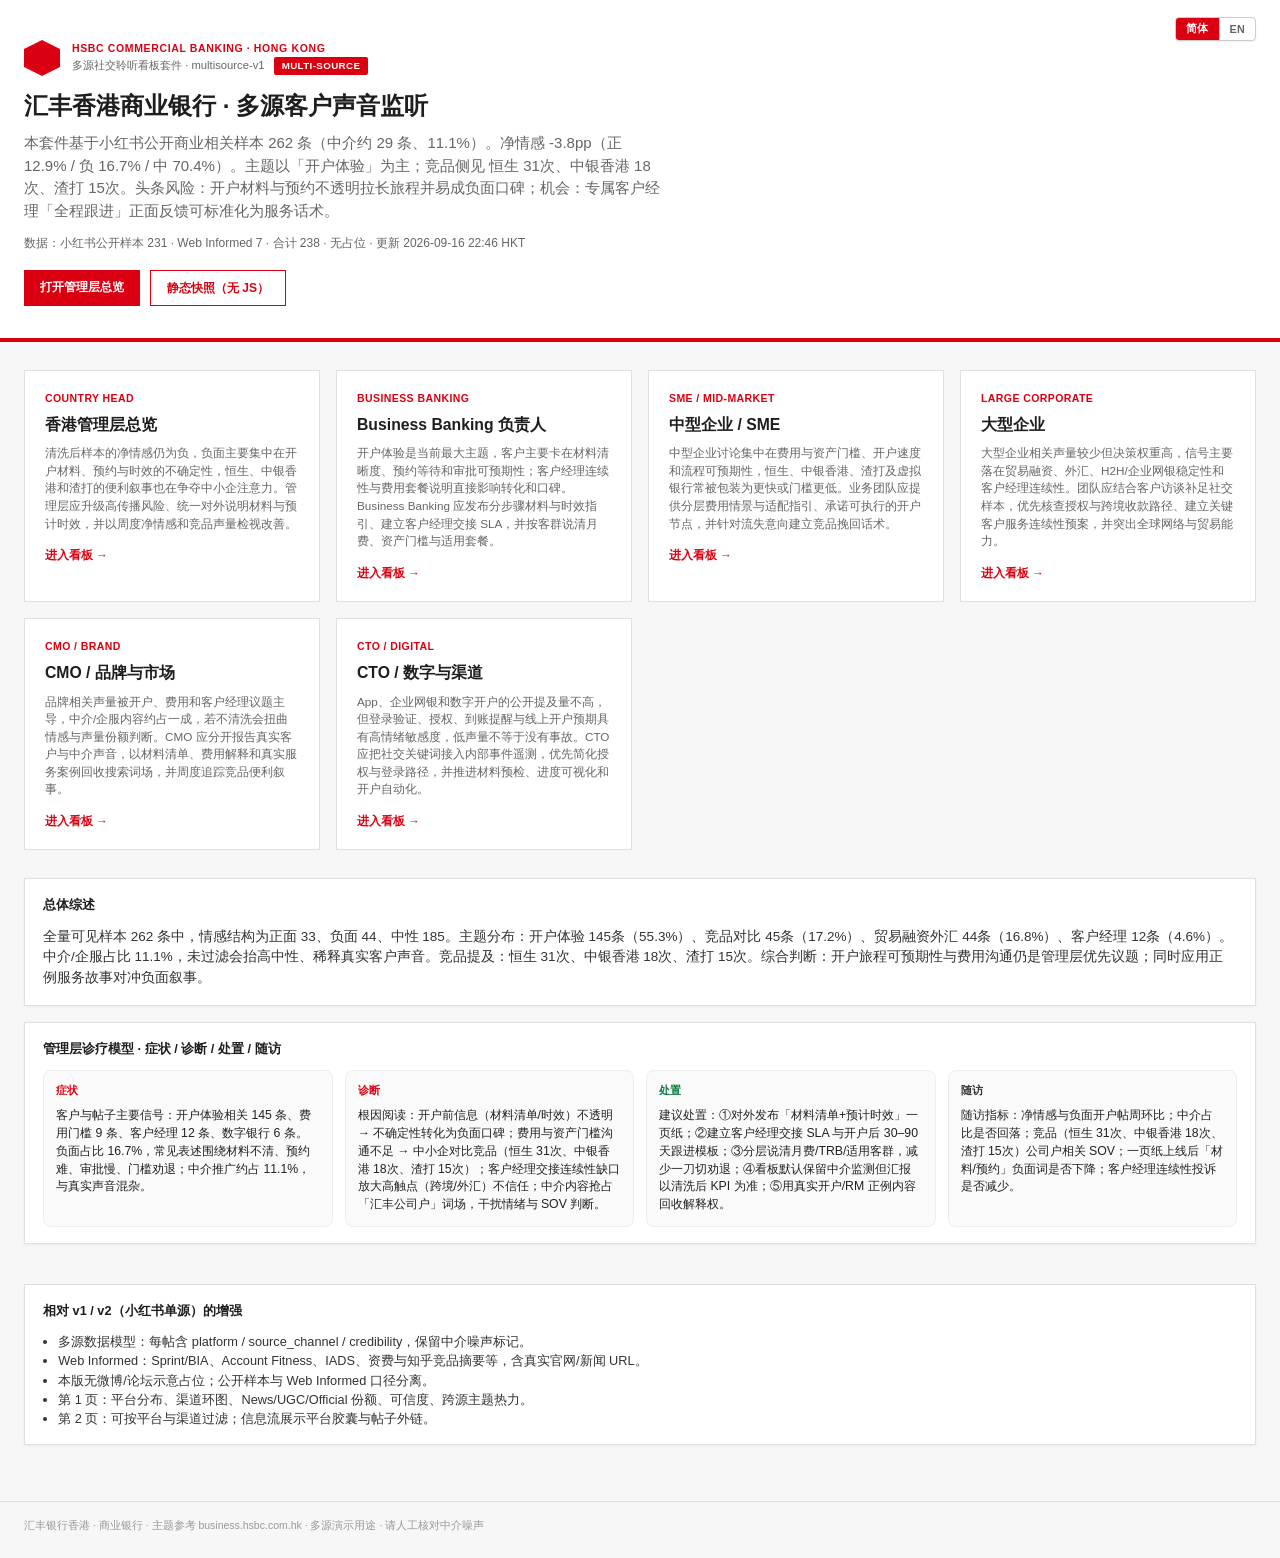
==== commit 2217fb16: "Fix bilingual data rendering and add post detail actions Translate all data-driven EN fields, expand" ====
--- a/index.html
+++ b/index.html
@@ -121,7 +121,7 @@
       var id=href.replace('.html','');
       var p=I.persona(id, personas[id]||{});
       var h2=a.querySelector('h2'); if(h2&&p.title) h2.textContent=p.title;
-      var tag=a.querySelector('.pc-tag'); if(tag&&p.tagline) tag.textContent=p.tagline;
+      var tag=a.querySelector('.pc-tag'); if(tag&&(p.one_liner||p.tagline)) tag.textContent=p.one_liner||p.tagline;
     });
 
     // Data-driven hub analysis (exec / overview / clinical)
--- a/shared/theme.css
+++ b/shared/theme.css
@@ -566,3 +566,28 @@
   min-width: 0;
   overflow: hidden;
 }
+
+
+/* Post actions and cover lightbox */
+.post-table .col-cover { width: 76px; text-align: center; }
+.post-table .col-open { width: 92px; min-width: 92px; }
+.cover-view { border: 0; padding: 0; background: transparent; color: #DB0011; cursor: pointer; font: inherit; }
+.cover-view .thumb { margin: 0 auto; }
+.cover-view span { display: block; margin-top: 4px; font-size: .68rem; font-weight: 600; }
+.cover-view:hover span, .cover-view:focus-visible span { text-decoration: underline; }
+.cover-view.image-failed { cursor: default; color: #888; }
+.cover-view.image-failed span { text-decoration: none; }
+.cover-missing, .open-disabled { color: #aaa; }
+.post-table .col-open .action-link { margin-top: 0; white-space: nowrap; }
+.cover-modal { position: fixed; inset: 0; z-index: 10000; display: none; align-items: center; justify-content: center; padding: 24px; background: rgba(0,0,0,.72); }
+.cover-modal.open { display: flex; }
+.cover-modal-panel { width: min(900px, 96vw); max-height: 94vh; overflow: auto; background: #fff; border-radius: 8px; box-shadow: 0 20px 60px rgba(0,0,0,.35); }
+.cover-modal-head { position: sticky; top: 0; z-index: 1; display: flex; align-items: flex-start; justify-content: space-between; gap: 20px; padding: 16px 18px; background: #fff; border-bottom: 1px solid #ddd; }
+.cover-modal-kicker { margin-bottom: 4px; color: #666; font-size: .72rem; font-weight: 700; text-transform: uppercase; letter-spacing: .04em; }
+.cover-modal-head h2 { margin: 0; font-size: 1rem; line-height: 1.4; }
+.cover-modal-close { flex: 0 0 auto; border: 1px solid #bbb; border-radius: 4px; padding: 7px 12px; background: #fff; cursor: pointer; font-weight: 600; }
+.cover-modal-close:hover { border-color: #DB0011; color: #DB0011; }
+.cover-modal-body { min-height: 180px; padding: 18px; text-align: center; }
+.cover-modal-body img { display: block; max-width: 100%; max-height: 72vh; width: auto; height: auto; margin: 0 auto; object-fit: contain; }
+body.modal-open { overflow: hidden; }
+@media (max-width: 640px) { .cover-modal { padding: 8px; } .cover-modal-panel { max-height: 98vh; } }
